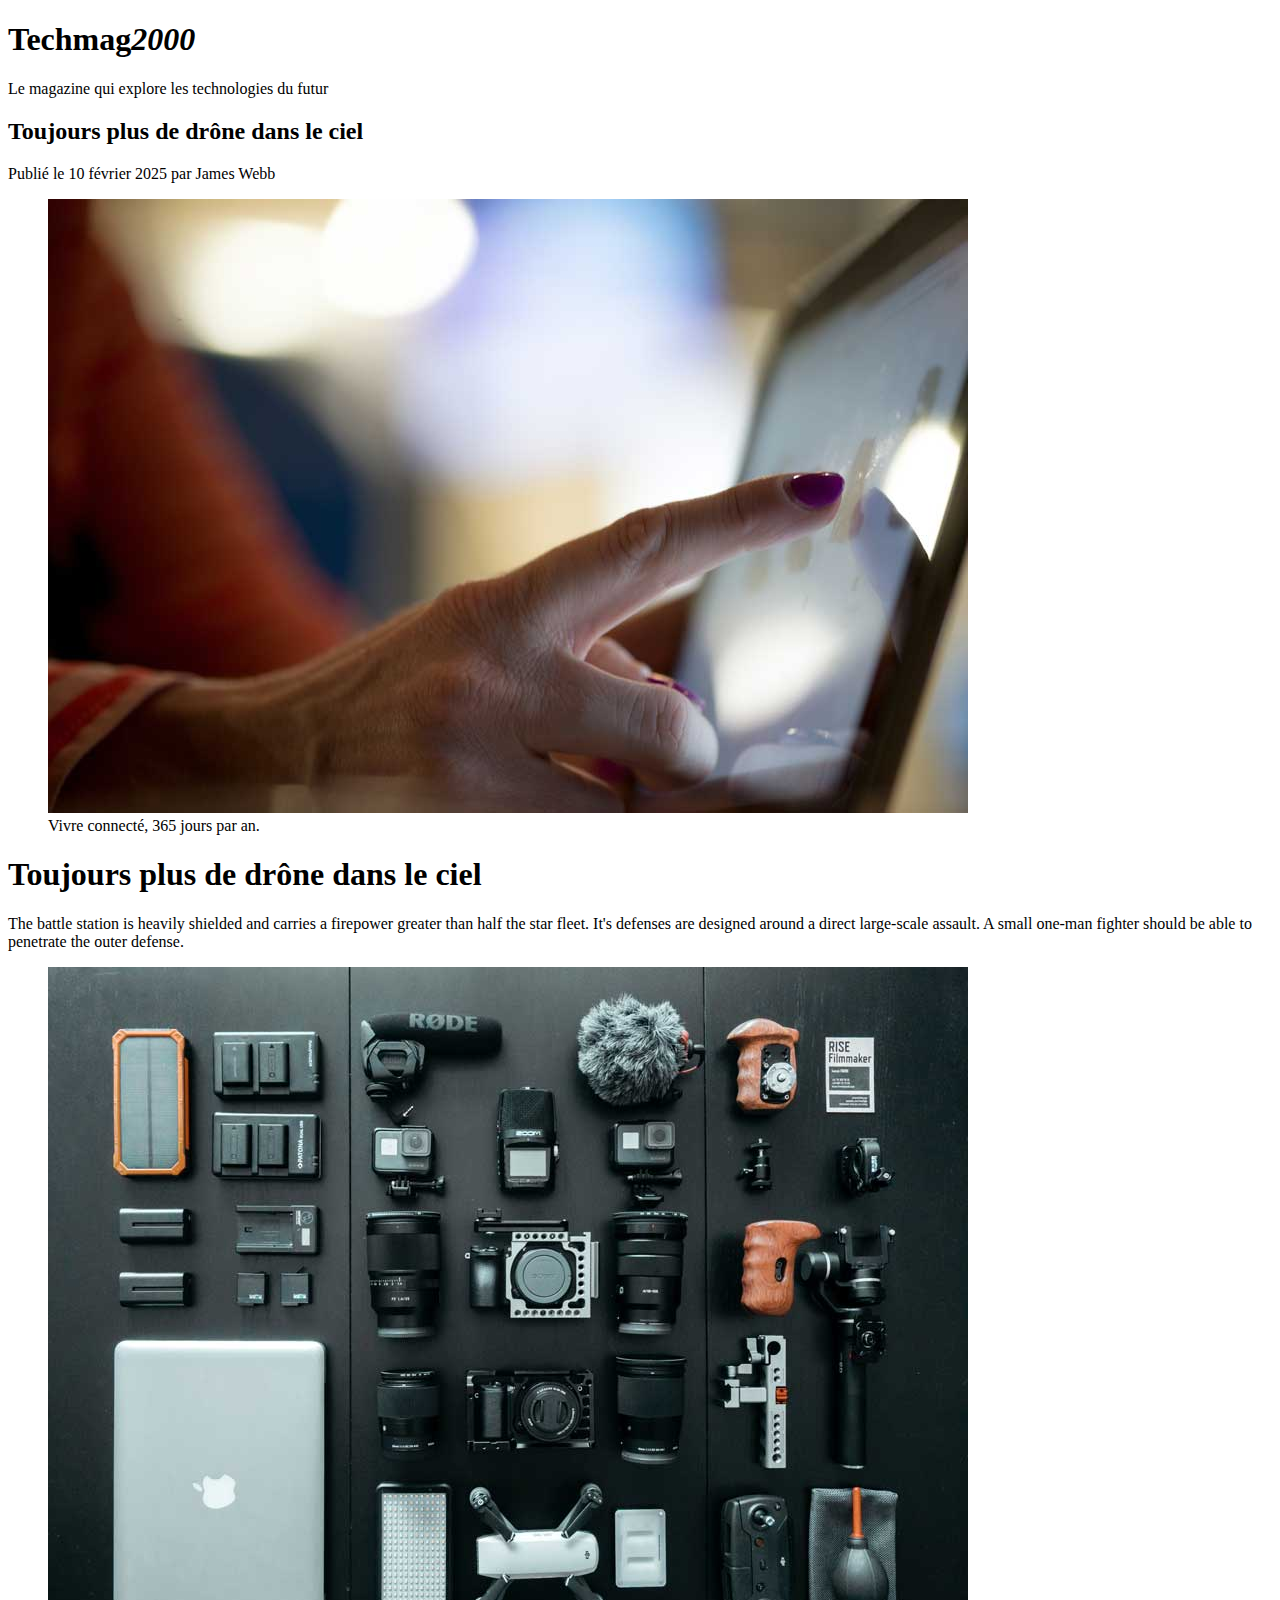
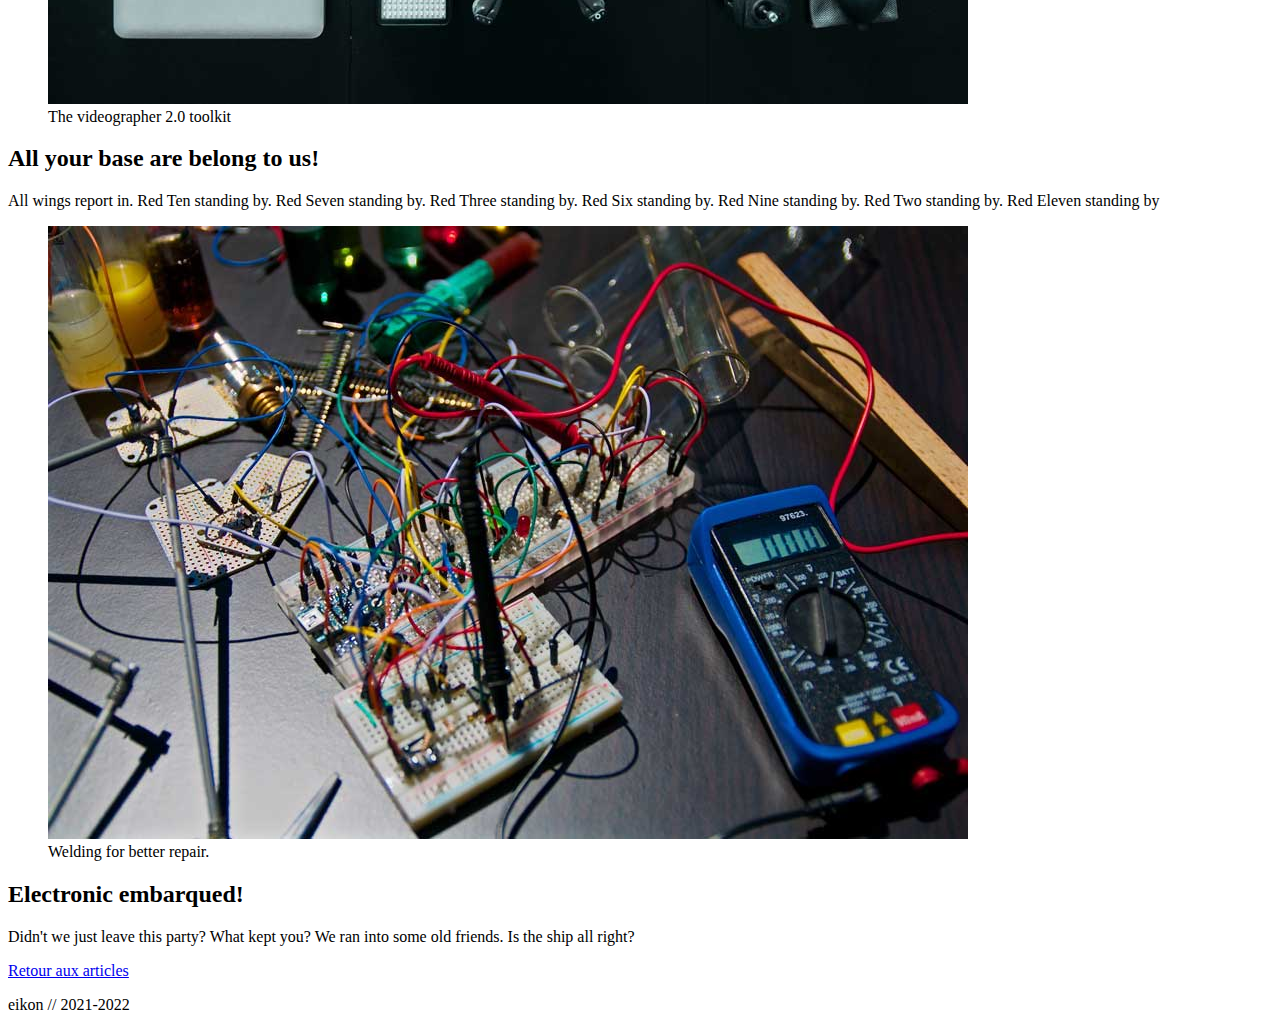
==== article.html @ d6ed3e7a "add main" ====
<!DOCTYPE html>
<html>
  <head>
    <meta charset="UTF-8" />
    <meta name="viewport" content="width=device-width, initial-scale=1.0" />
    <title>Techmag2000</title>
  </head>
  <body>
    <header>
      <h1>Techmag<em>2000</em></h1>
      <p>Le magazine qui explore les technologies du futur</p>
    </header>
    <main>
      <div class="introduction" >
        <h2>Toujours plus de drône dans le ciel</h2>
        <p>
          Publié le 10 février 2025 par James Webb
        </p>
      </div>
      <article>
        <figure>
          <img src="img/img_ipad.jpg" alt="Main qui intéragit avec un ipad.">
          <figcaption>
            Vivre connecté, 365 jours par an.
          </figcaption>
        </figure>
        <h1>Toujours plus de drône dans le ciel</h1>
        <p>
          The battle station is heavily shielded and carries a firepower greater 
          than half the star fleet. It's defenses are designed around a direct 
          large-scale assault. A small one-man fighter should be able to 
          penetrate the outer defense.
        </p>
       <figure>
         <img src="img/img_materiel.jpg" alt="Matériel de vidéo.">
         <figcaption>
           The videographer 2.0 toolkit
         </figcaption>
       </figure>
       <h2>All your base are belong to us!</h2>
       <p>
        All wings report in. Red Ten standing by. Red Seven standing by. 
        Red Three standing by. Red Six standing by. Red Nine standing by. 
        Red Two standing by. Red Eleven standing by
      </p>
        <figure>
        <img src="img/img_cables.jpg" alt="Eléments d'un intérieur d'Ordinateur.">
        <figcaption>
          Welding for better repair.
        </figcaption>
        </figure>
        <h2>Electronic embarqued!</h2>
        <p>
          Didn't we just leave this party? What kept you? We ran into some old 
          friends. Is the ship all right?
        </p>
        <a href="index.html"
          class="button">
          Retour aux articles
        </a>
      </article>
    </main>
    <footer>
      <p>
        eikon // 2021-2022
      </p>
    </footer>
  </body>
</html>
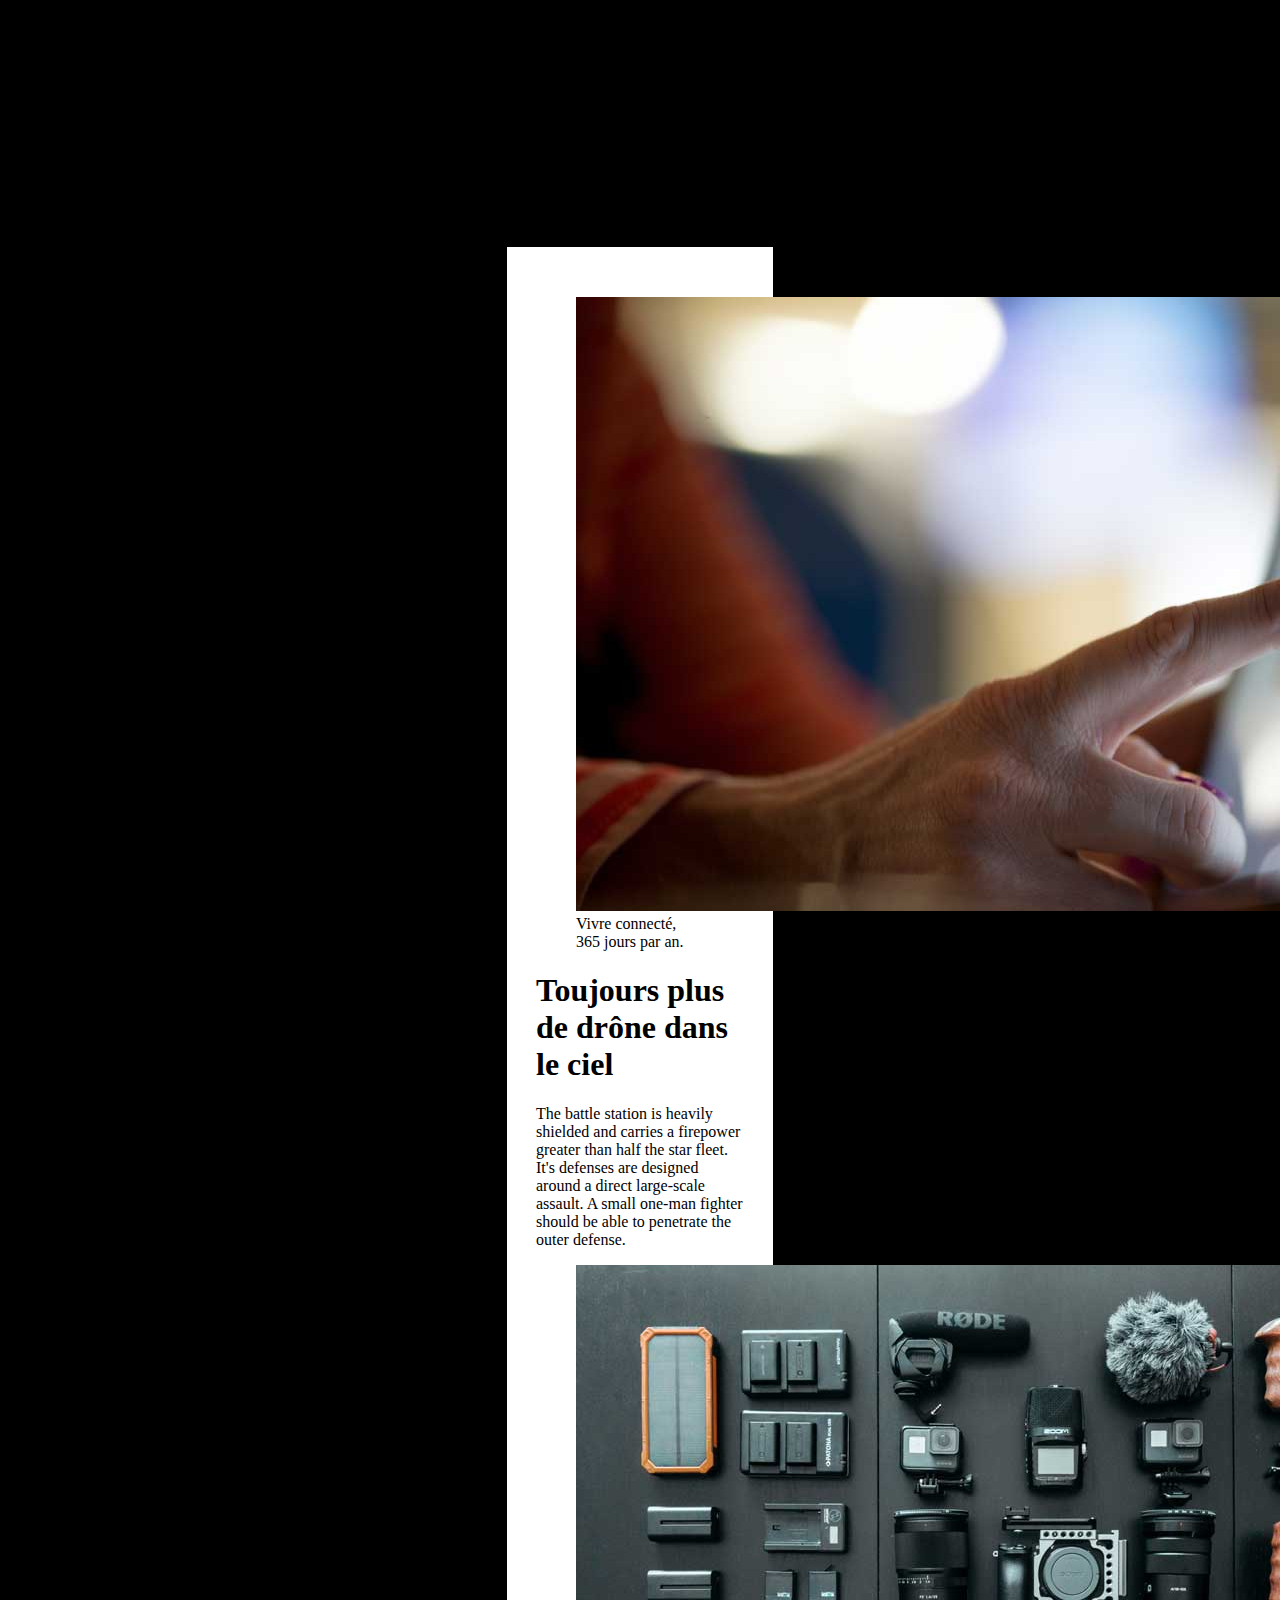
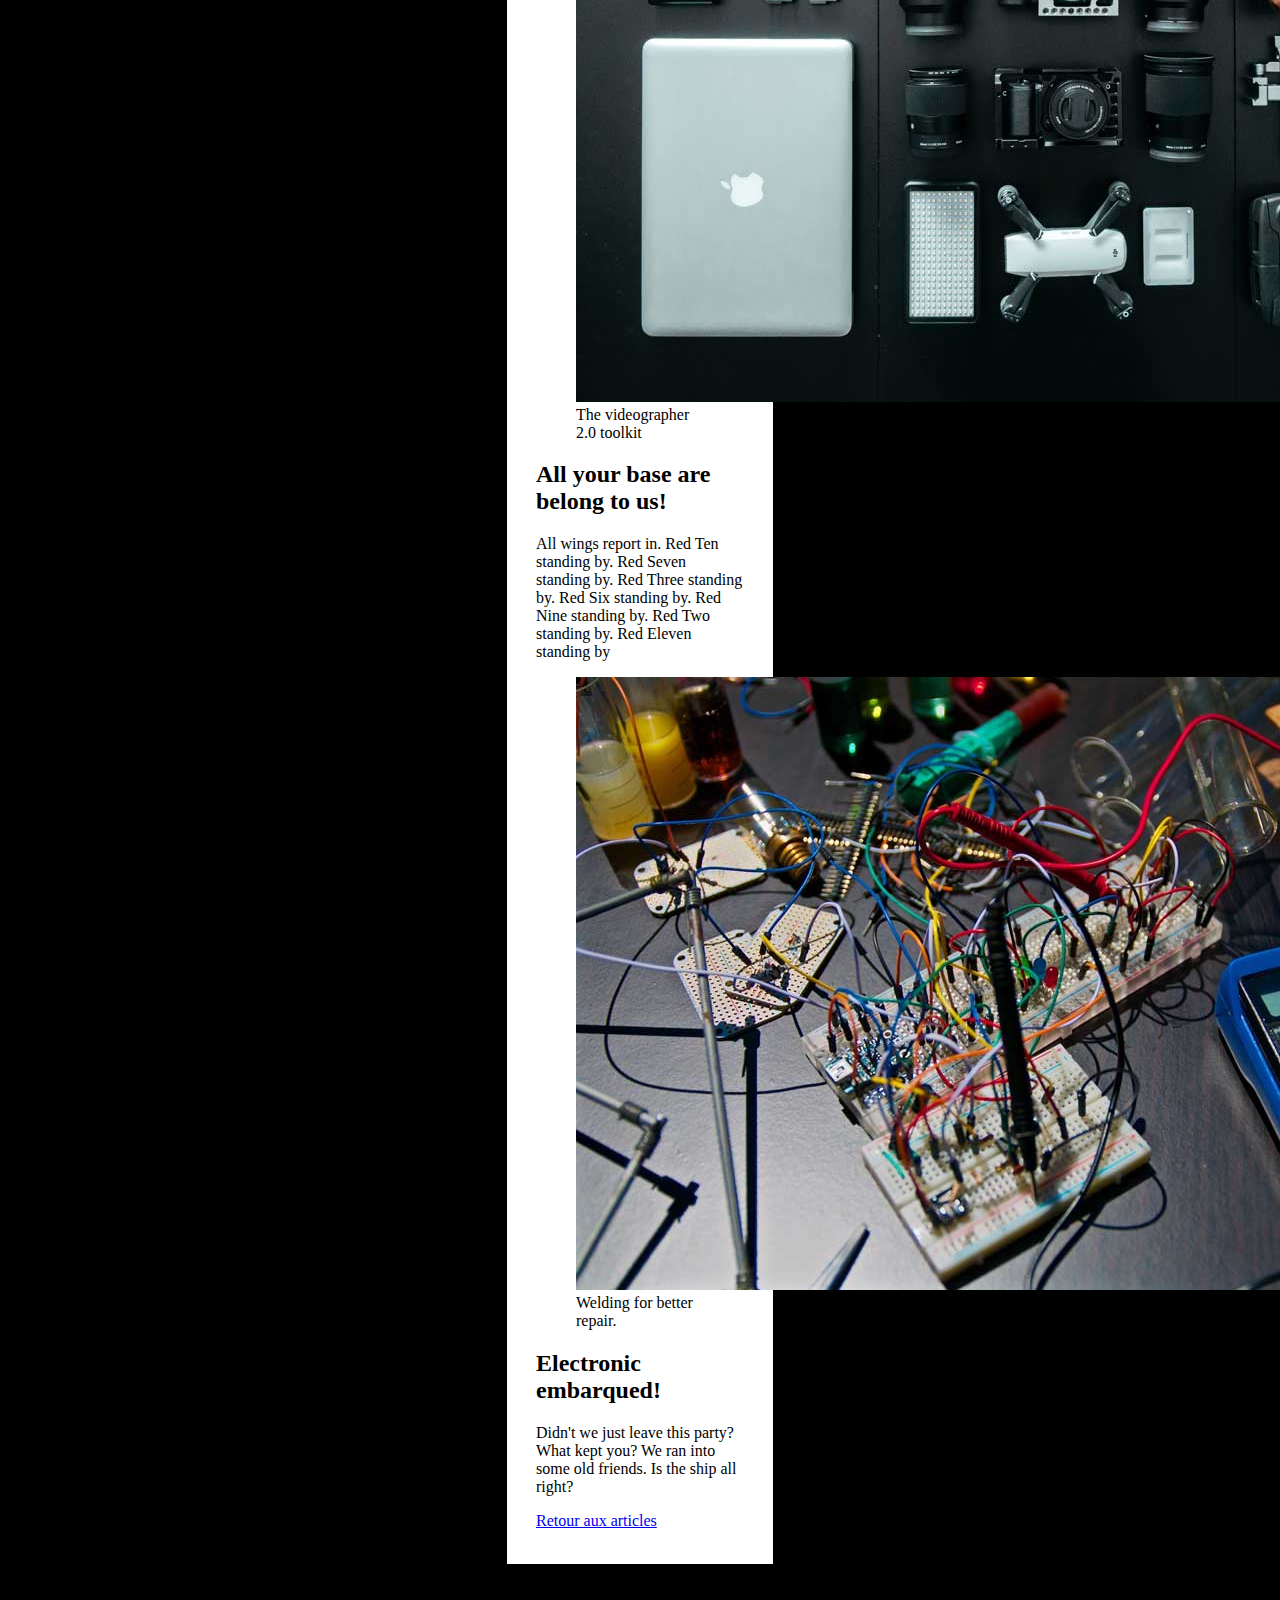
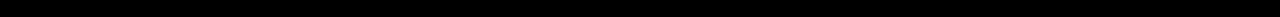
==== commit 60f567ca: "article css" ====
--- a/article.html
+++ b/article.html
@@ -4,6 +4,7 @@
     <meta charset="UTF-8" />
     <meta name="viewport" content="width=device-width, initial-scale=1.0" />
     <title>Techmag2000</title>
+    <link rel="stylesheet" href="css/style.css"/>
   </head>
   <body>
     <header>
@@ -11,7 +12,7 @@
       <p>Le magazine qui explore les technologies du futur</p>
     </header>
     <main>
-      <div class="introduction" >
+      <div>
         <h2>Toujours plus de drône dans le ciel</h2>
         <p>
           Publié le 10 février 2025 par James Webb
--- a/css/style.css
+++ b/css/style.css
@@ -0,0 +1,20 @@
+/*
+  font-family: 'Montserrat', sans-serif; 100it/800
+  font-family: 'Open Sans', sans-serif; 400/400it/700/700it
+*/
+
+html {
+  scroll-behavior: smooth;
+}
+
+body {
+  max-width: 320px;
+  margin: auto;
+  background-color: black;
+}
+
+article {
+  background-color: white;
+  margin: 19px 27px;
+  padding: 34px 29px;
+}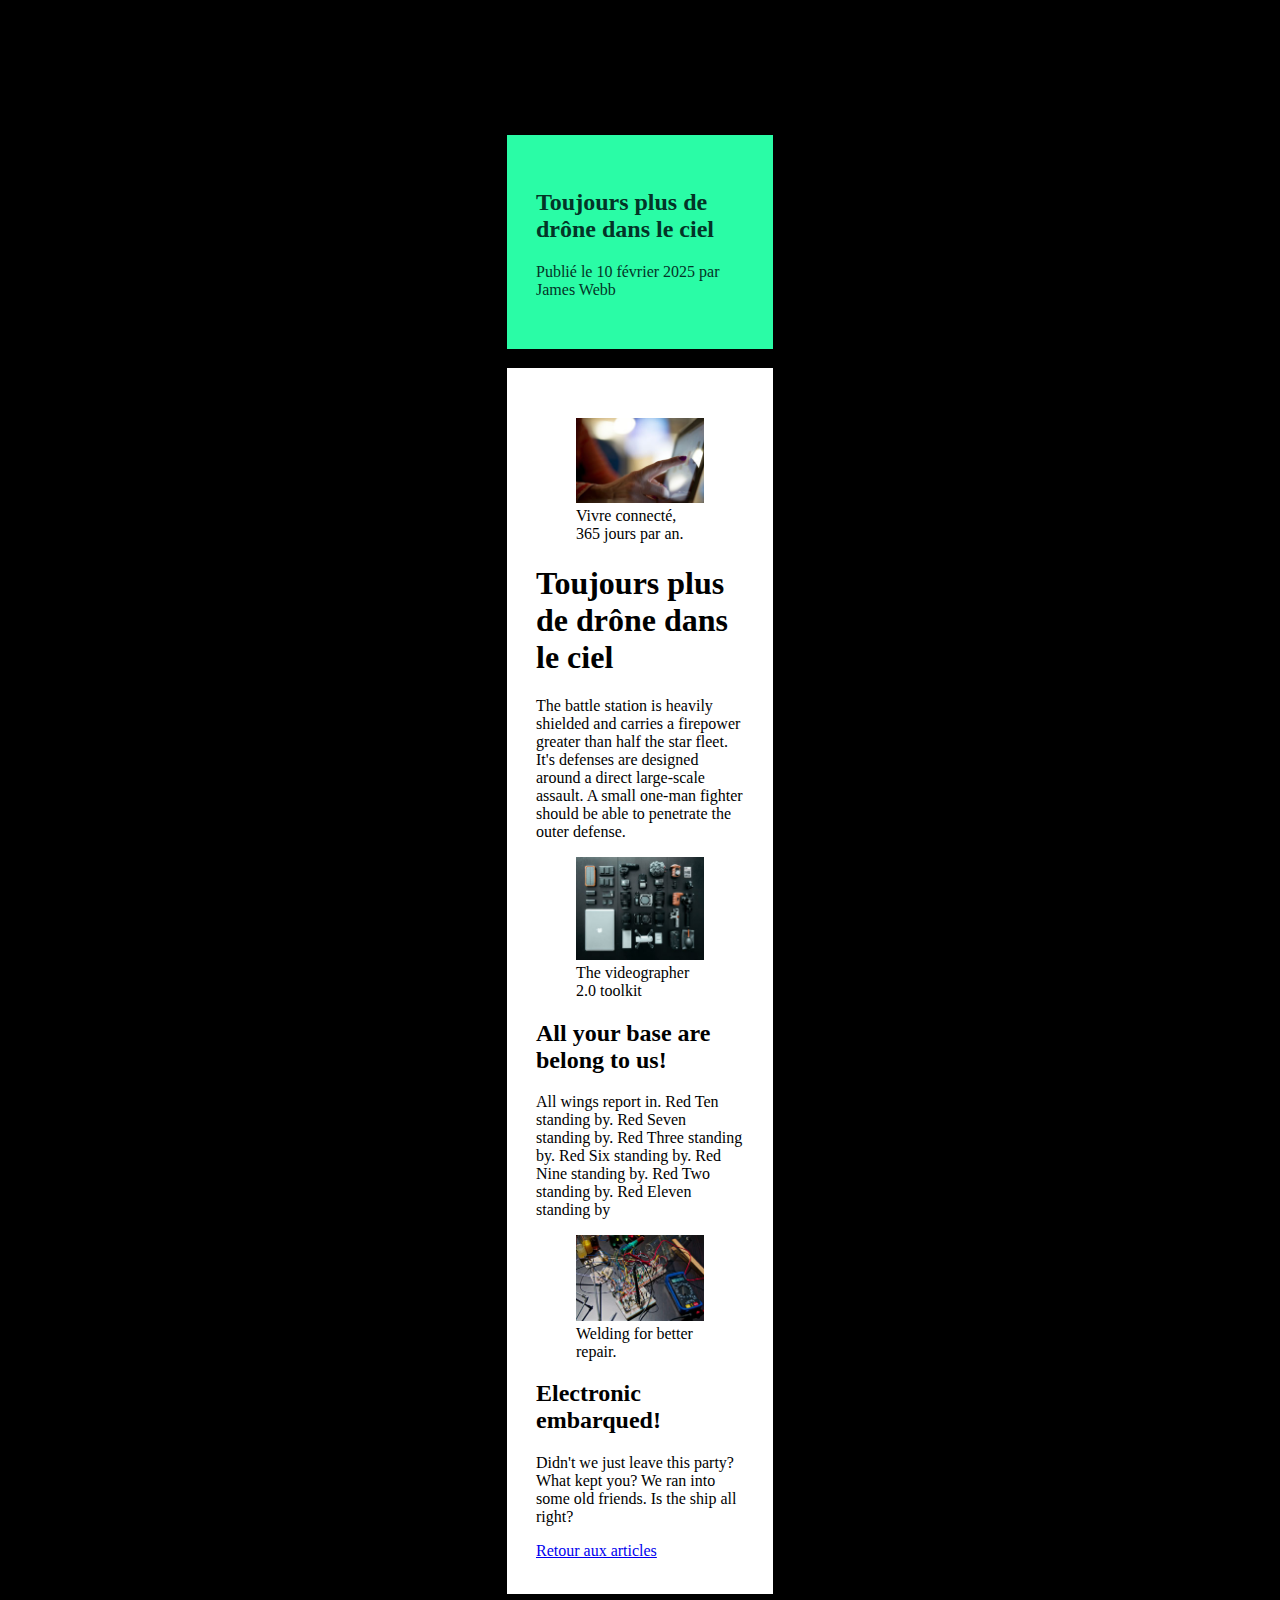
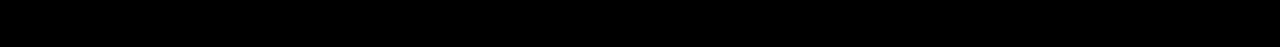
==== commit 1decc06d: "mise a jour class" ====
--- a/article.html
+++ b/article.html
@@ -7,12 +7,12 @@
     <link rel="stylesheet" href="css/style.css"/>
   </head>
   <body>
-    <header>
+    <header class="site-header">
       <h1>Techmag<em>2000</em></h1>
       <p>Le magazine qui explore les technologies du futur</p>
     </header>
     <main>
-      <div>
+      <div class="presentation">
         <h2>Toujours plus de drône dans le ciel</h2>
         <p>
           Publié le 10 février 2025 par James Webb
--- a/css/style.css
+++ b/css/style.css
@@ -17,4 +17,16 @@
   background-color: white;
   margin: 19px 27px;
   padding: 34px 29px;
+}
+
+div {
+  background-color: #2afca6;
+  margin: 19px 27px;
+  padding: 34px 29px;
+  color: #033427;
+}
+
+img {
+  max-width: 100%;
+  height: 100%; 
 }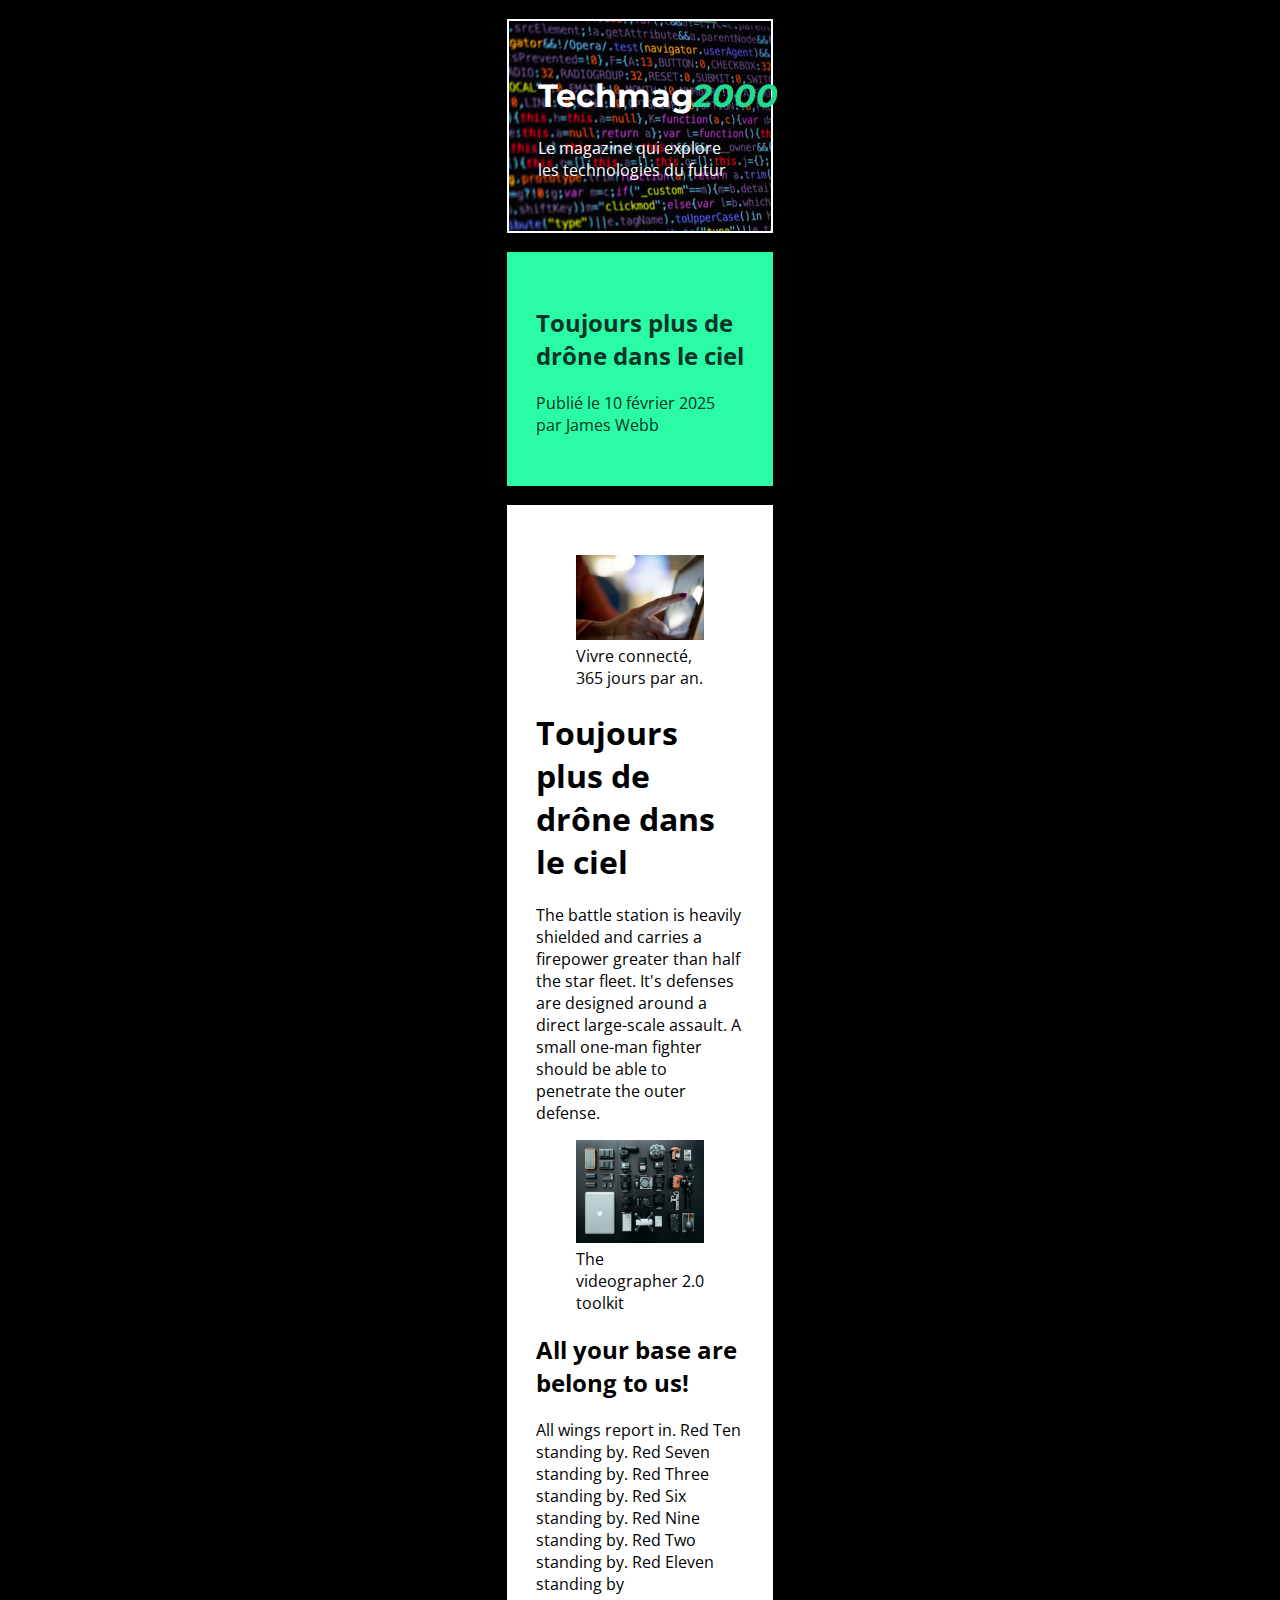
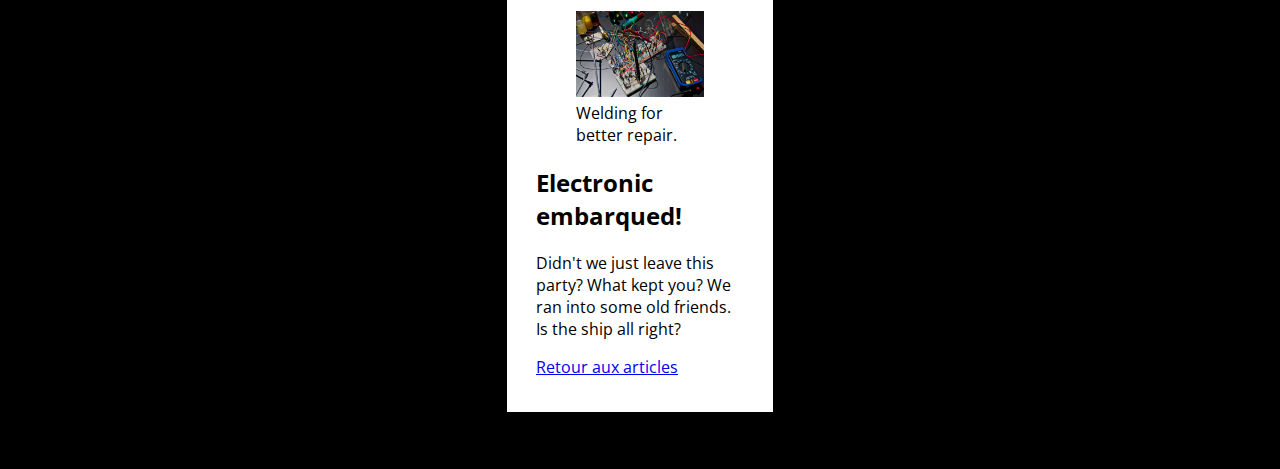
==== commit ea400e18: "add fonts" ====
--- a/article.html
+++ b/article.html
@@ -4,6 +4,12 @@
     <meta charset="UTF-8" />
     <meta name="viewport" content="width=device-width, initial-scale=1.0" />
     <title>Techmag2000</title>
+    <link rel="preconnect" href="https://fonts.googleapis.com">
+    <link rel="preconnect" href="https://fonts.gstatic.com" crossorigin>
+    <link href="https://fonts.googleapis.com/css2?family=Montserrat:ital,wght@0,800;1,100&display=swap" rel="stylesheet">
+    <link rel="preconnect" href="https://fonts.googleapis.com">
+    <link rel="preconnect" href="https://fonts.gstatic.com" crossorigin>
+    <link href="https://fonts.googleapis.com/css2?family=Open+Sans:ital,wght@0,400;0,700;1,400;1,700&display=swap" rel="stylesheet">
     <link rel="stylesheet" href="css/style.css"/>
   </head>
   <body>
--- a/css/style.css
+++ b/css/style.css
@@ -11,6 +11,7 @@
   max-width: 320px;
   margin: auto;
   background-color: black;
+  font-family: 'Open Sans', sans-serif;
 }
 
 article {
@@ -29,4 +30,21 @@
 img {
   max-width: 100%;
   height: 100%; 
+}
+
+.site-header {
+  border: 2px solid white;
+  margin: 19px 27px;
+  padding: 34px 29px;
+  background-image: url("../img/img_header.jpg");
+  color: white; 
+  text-align: left;
+}
+
+.site-header h1 {
+  font-family: 'Montserrat', sans-serif;
+}
+
+em {
+  color: #21db90;
 }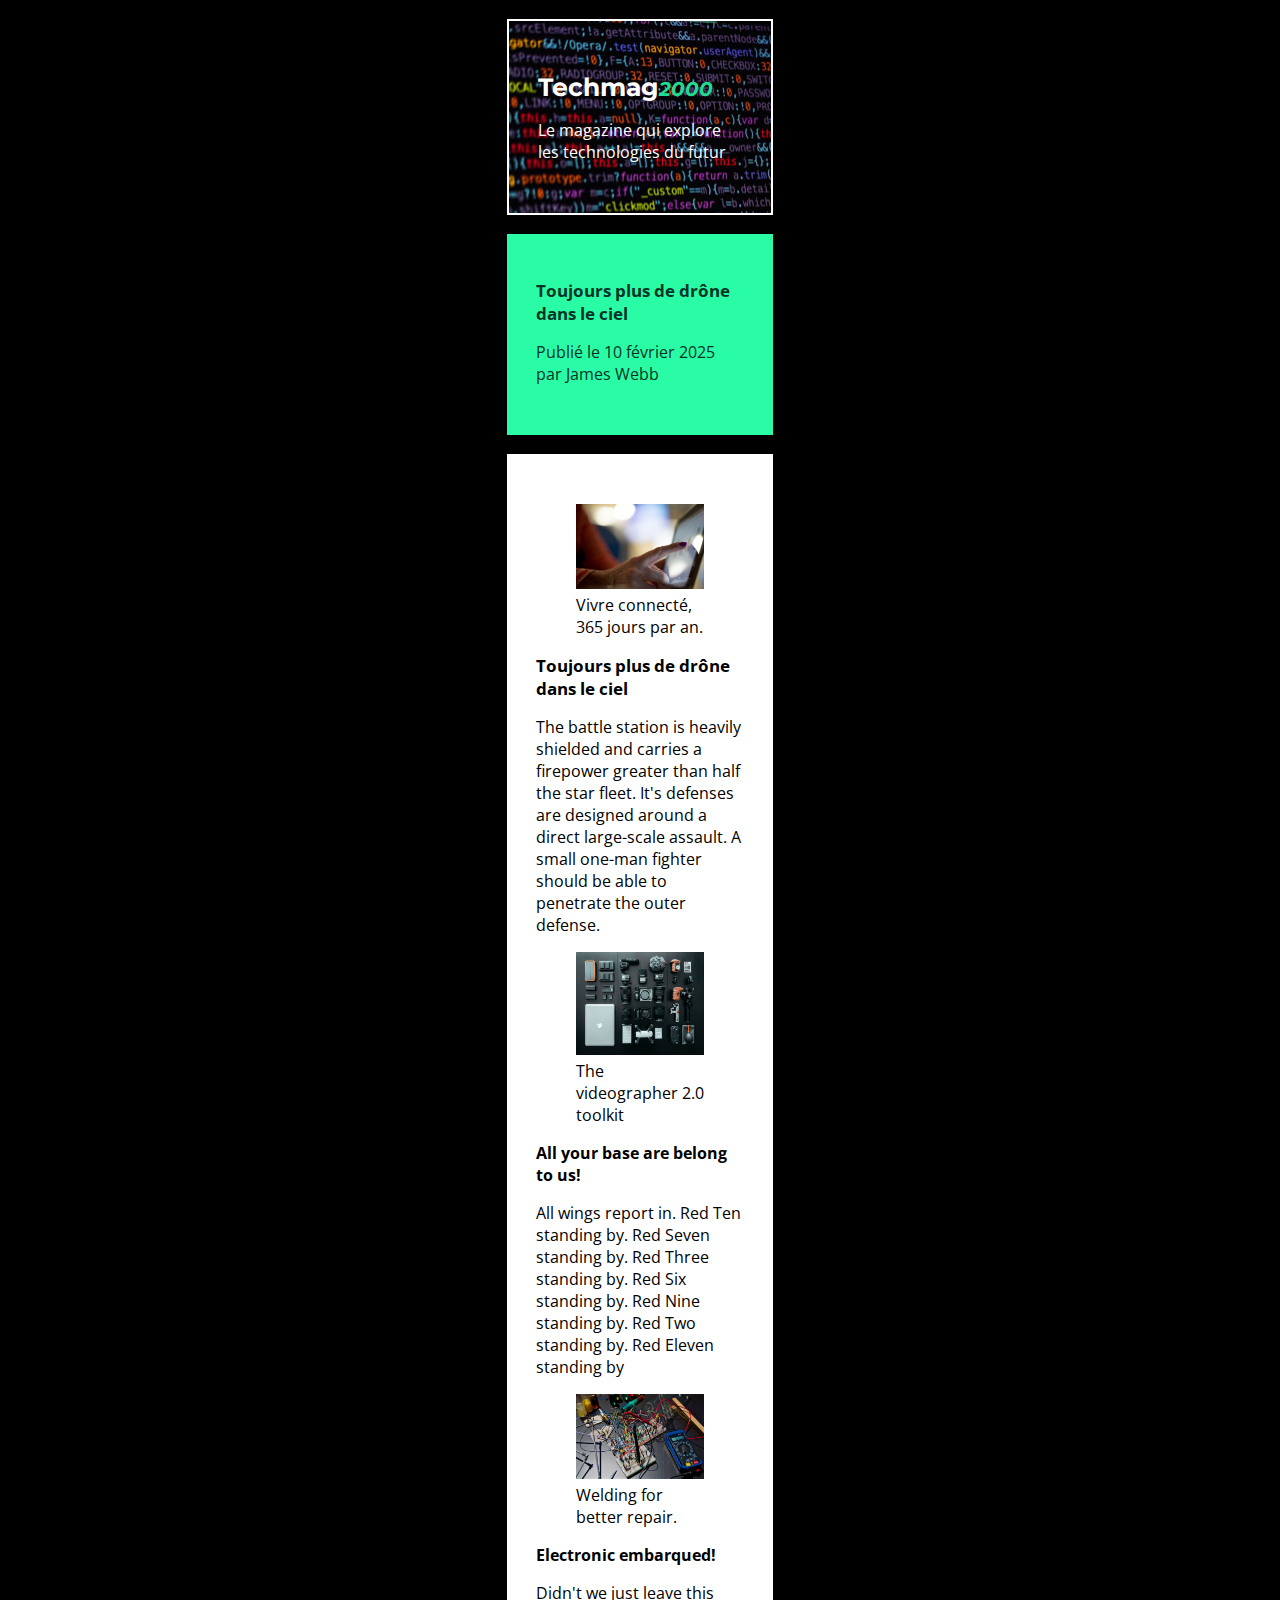
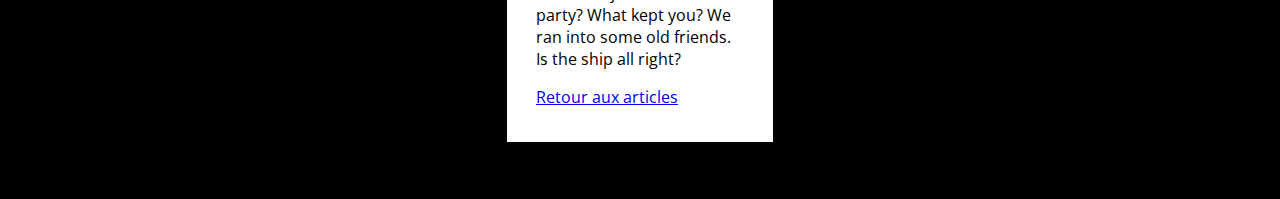
==== commit 6c8c1b1f: "add font-size" ====
--- a/article.html
+++ b/article.html
@@ -19,7 +19,7 @@
     </header>
     <main>
       <div class="presentation">
-        <h2>Toujours plus de drône dans le ciel</h2>
+        <h1>Toujours plus de drône dans le ciel</h1>
         <p>
           Publié le 10 février 2025 par James Webb
         </p>
--- a/css/style.css
+++ b/css/style.css
@@ -12,24 +12,7 @@
   margin: auto;
   background-color: black;
   font-family: 'Open Sans', sans-serif;
-}
-
-article {
-  background-color: white;
-  margin: 19px 27px;
-  padding: 34px 29px;
-}
-
-div {
-  background-color: #2afca6;
-  margin: 19px 27px;
-  padding: 34px 29px;
-  color: #033427;
-}
-
-img {
-  max-width: 100%;
-  height: 100%; 
+  font-size: 16px;
 }
 
 .site-header {
@@ -43,8 +26,36 @@
 
 .site-header h1 {
   font-family: 'Montserrat', sans-serif;
+  font-size: 25px;
 }
 
 em {
   color: #21db90;
+  font-size: 20px;
+}
+
+div {
+  background-color: #2afca6;
+  margin: 19px 27px;
+  padding: 34px 29px;
+  color: #033427;
+}
+
+article {
+  background-color: white;
+  margin: 19px 27px;
+  padding: 34px 29px;
+}
+
+img {
+  max-width: 100%;
+  height: 100%; 
+}
+
+h1 {
+  font-size: 17px;
+}
+
+h2 {
+  font-size: 16px;
 }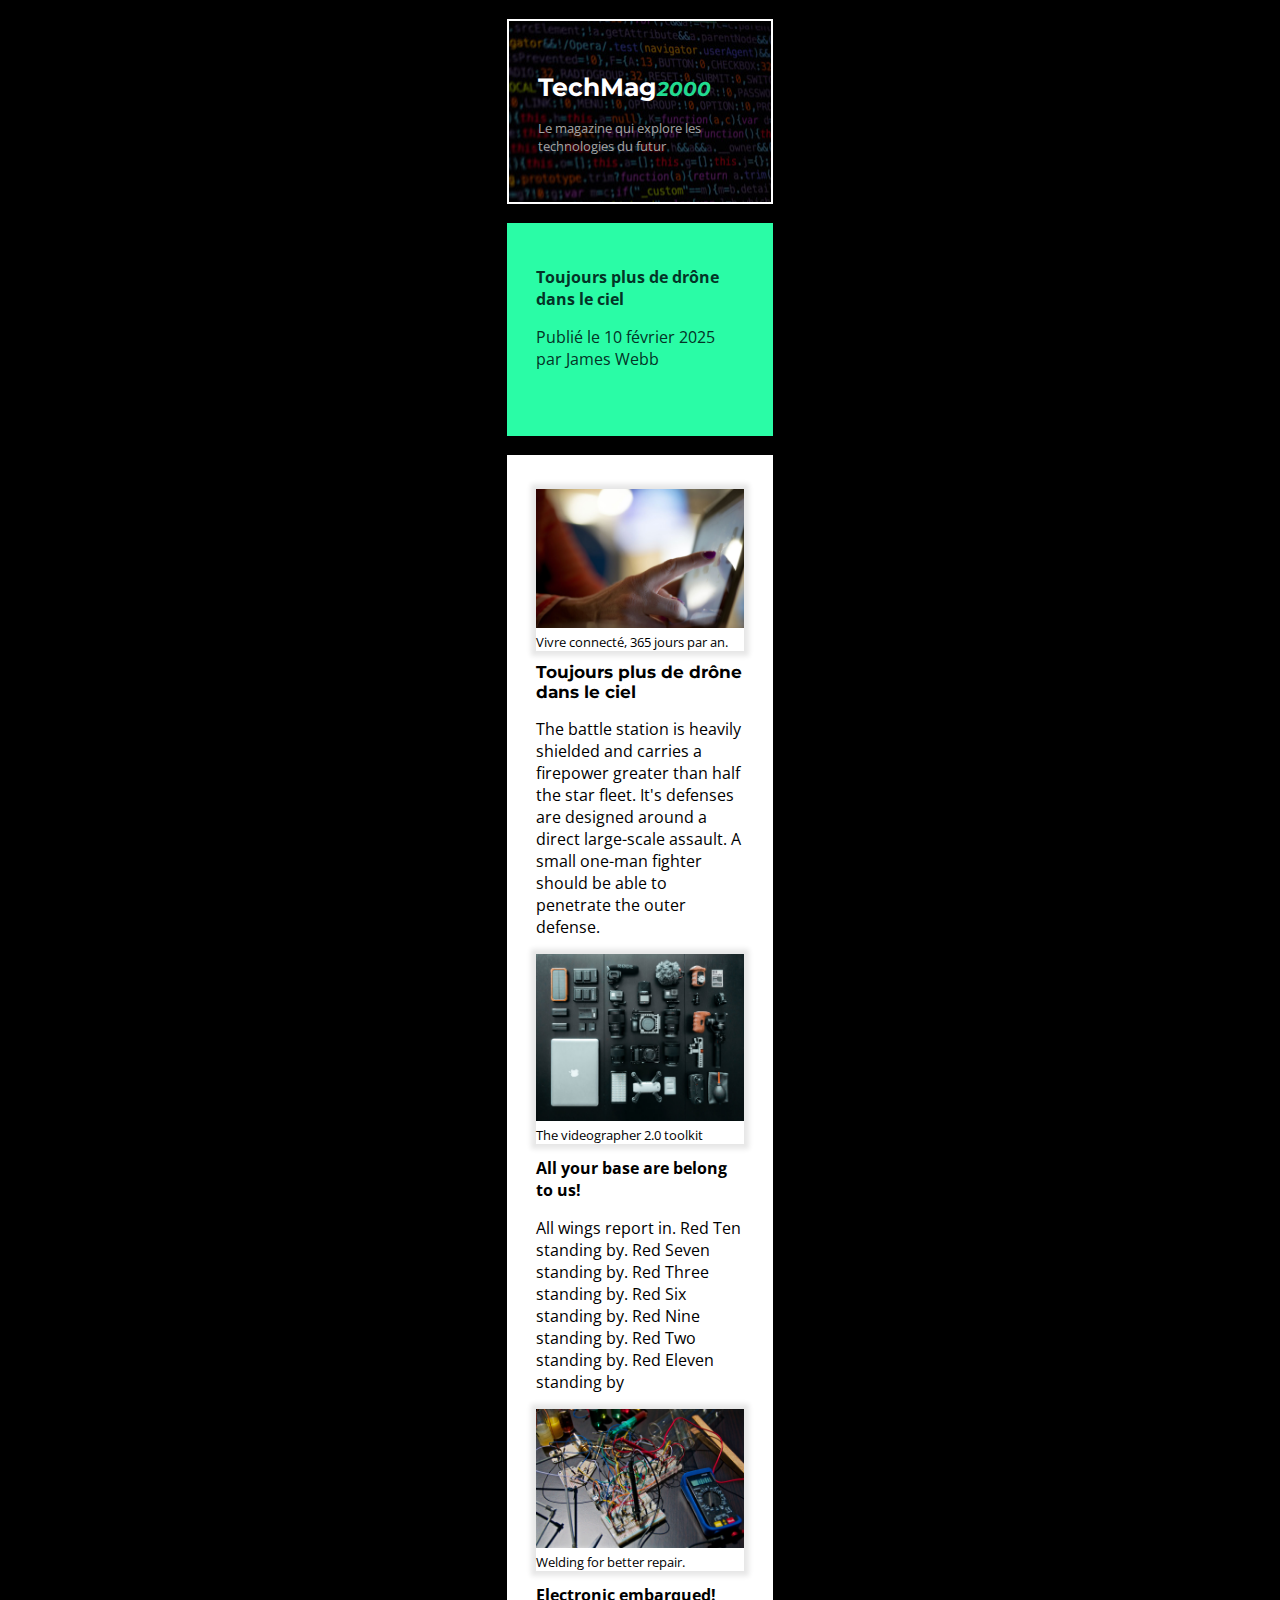
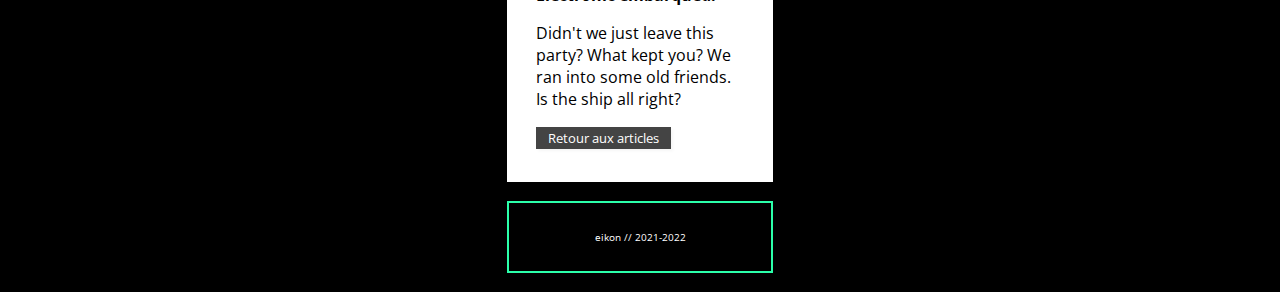
==== commit 83bf02c7: "mise a jour h1 et h2 html et css" ====
--- a/article.html
+++ b/article.html
@@ -14,12 +14,12 @@
   </head>
   <body>
     <header class="site-header">
-      <h1>Techmag<em>2000</em></h1>
+      <h1>TechMag<em>2000</em></h1>
       <p>Le magazine qui explore les technologies du futur</p>
     </header>
     <main>
       <div class="presentation">
-        <h1>Toujours plus de drône dans le ciel</h1>
+        <h2>Toujours plus de drône dans le ciel</h2>
         <p>
           Publié le 10 février 2025 par James Webb
         </p>
--- a/css/style.css
+++ b/css/style.css
@@ -22,6 +22,7 @@
   background-image: url("../img/img_header.jpg");
   color: white; 
   text-align: left;
+  box-shadow: inset 0 0 0 100px #00000099;
 }
 
 .site-header h1 {
@@ -37,7 +38,7 @@
 div {
   background-color: #2afca6;
   margin: 19px 27px;
-  padding: 34px 29px;
+  padding: 30px 29px 50px 29px;
   color: #033427;
 }
 
@@ -47,13 +48,57 @@
   padding: 34px 29px;
 }
 
+.button {
+  background-color: #444444;
+  color: white;
+  padding: 2px 12px; 
+  font-size: 13px; 
+  text-decoration: none;
+  box-shadow: inset 2px 2px #393939; 
+  box-shadow: 2px 2px 3px #f6f6f6;
+  text-shadow: 1px #393939;
+}
+
+.author {
+  color: #18fca8;
+}
+
+.date {
+  color: #343434;
+}
+
+header p {
+  color: #a5a5a5;
+  font-size: 13px; 
+}
+
+footer {
+  border: 2px solid #2bffaa; 
+  color: white;
+  margin: 19px 27px;
+  padding: 17px 29px;
+  text-align: center;
+  font-size: 10px; 
+}
+
 img {
   max-width: 100%;
   height: 100%; 
 }
 
+figure {
+  margin: 0;
+  box-shadow: 0 0 5px 5px #e7e7e7;
+}
+
+figcaption {
+  font-size: 13px;
+}
+
 h1 {
   font-size: 17px;
+  font-family: 'Montserrat', sans-serif;
+  font-style: 100px;
 }
 
 h2 {
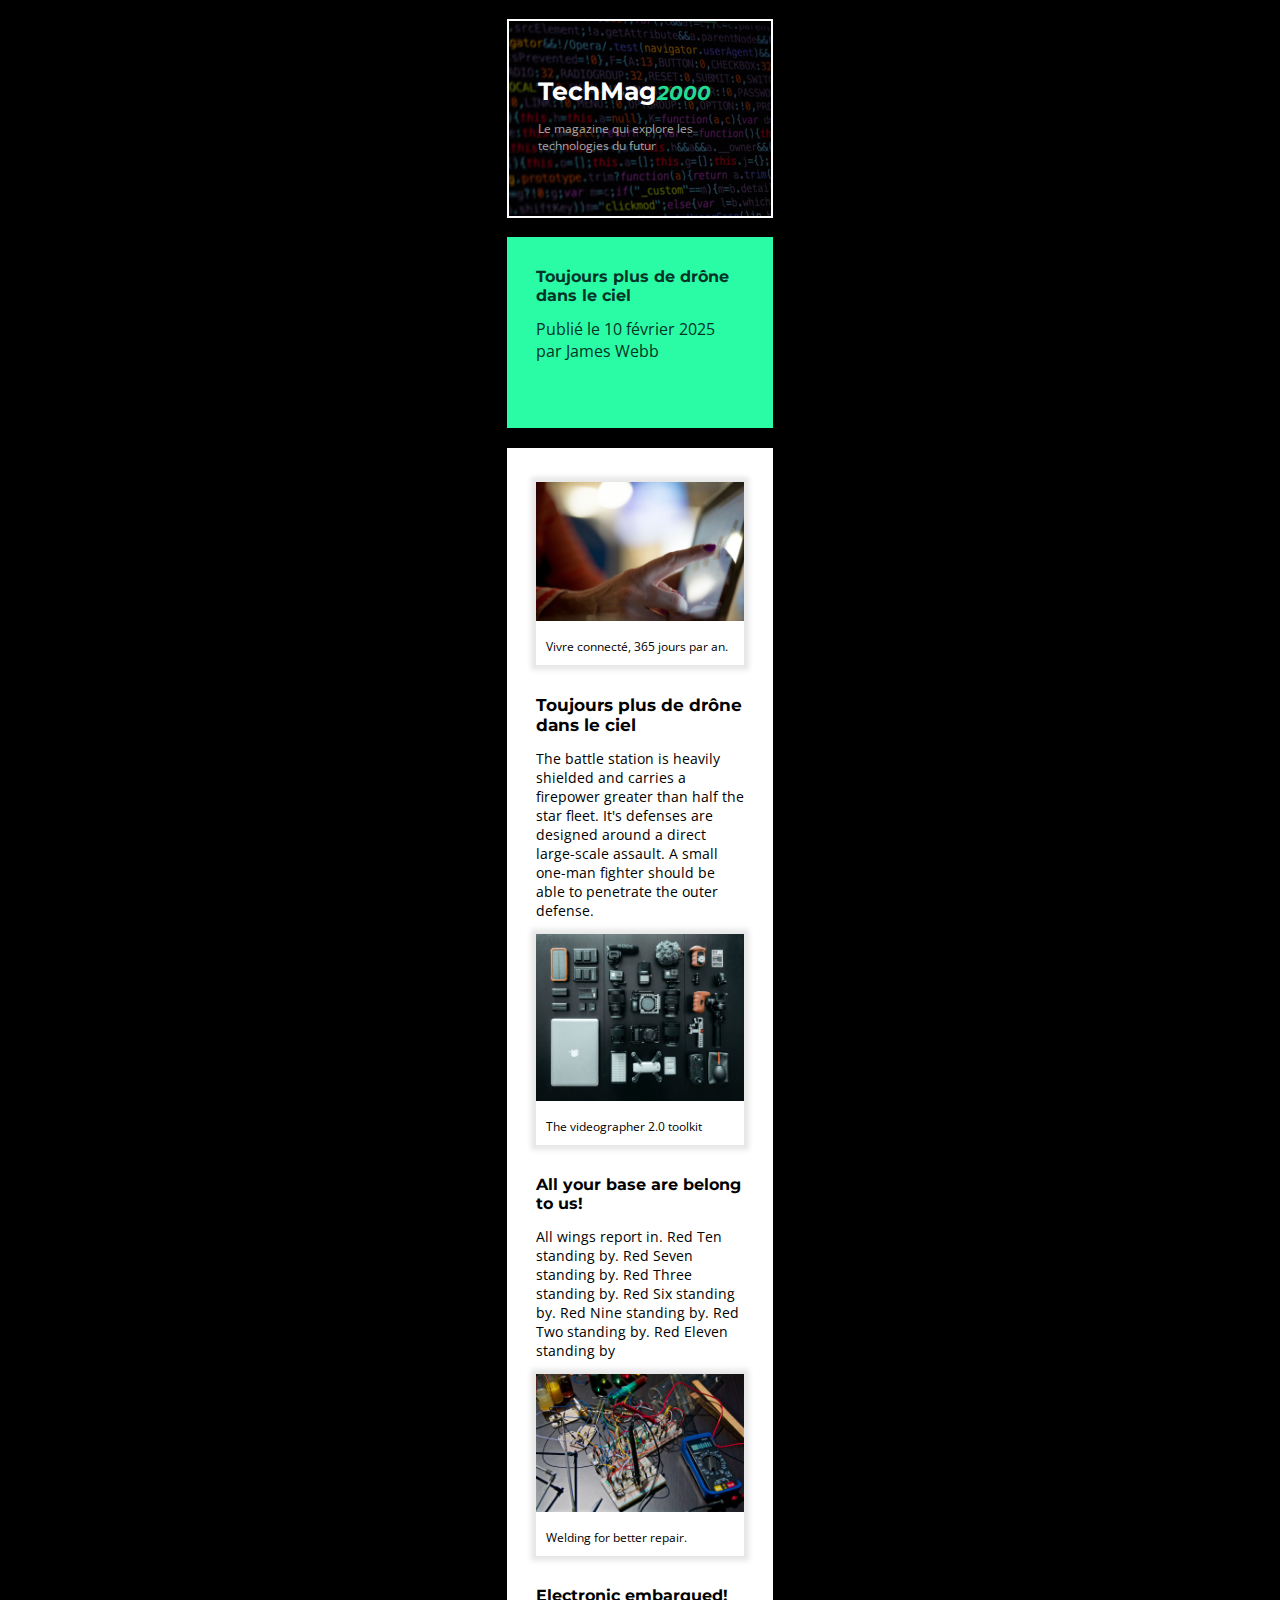
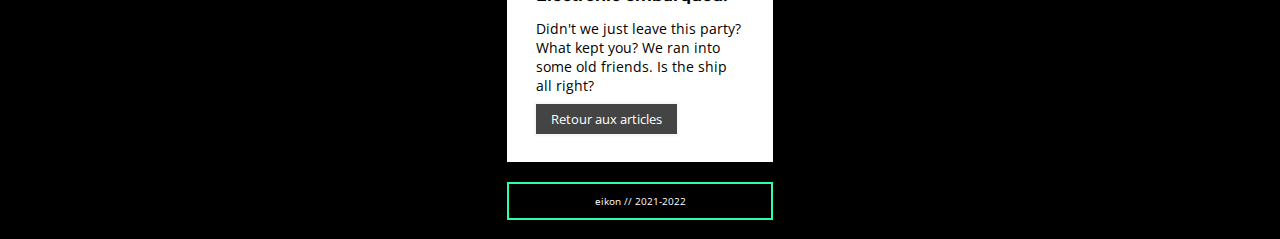
==== commit a9f5d3da: "mise a jour margin padding" ====
--- a/article.html
+++ b/article.html
@@ -3,7 +3,7 @@
   <head>
     <meta charset="UTF-8" />
     <meta name="viewport" content="width=device-width, initial-scale=1.0" />
-    <title>Techmag2000</title>
+    <title>Techmag2000 // article</title>
     <link rel="preconnect" href="https://fonts.googleapis.com">
     <link rel="preconnect" href="https://fonts.gstatic.com" crossorigin>
     <link href="https://fonts.googleapis.com/css2?family=Montserrat:ital,wght@0,800;1,100&display=swap" rel="stylesheet">
--- a/css/style.css
+++ b/css/style.css
@@ -5,28 +5,26 @@
 
 html {
   scroll-behavior: smooth;
+  background-color: black;
 }
 
 body {
   max-width: 320px;
   margin: auto;
-  background-color: black;
   font-family: 'Open Sans', sans-serif;
-  font-size: 16px;
+  font-size: 14px;
 }
 
 .site-header {
   border: 2px solid white;
   margin: 19px 27px;
-  padding: 34px 29px;
+  padding: 55px 29px 50px 29px;
   background-image: url("../img/img_header.jpg");
   color: white; 
-  text-align: left;
   box-shadow: inset 0 0 0 100px #00000099;
 }
 
 .site-header h1 {
-  font-family: 'Montserrat', sans-serif;
   font-size: 25px;
 }
 
@@ -35,28 +33,58 @@
   font-size: 20px;
 }
 
+main {
+  margin: 19px 27px;
+}
+
 div {
   background-color: #2afca6;
-  margin: 19px 27px;
   padding: 30px 29px 50px 29px;
   color: #033427;
+  margin-bottom: 20px;
+  font-size: 16px;
+}
+
+div h2 {
+  margin: 0 0 13px 0;
+}
+
+div p{
+margin: 0 0 16px 0;
 }
 
 article {
   background-color: white;
+  padding: 34px 29px;
+  margin-bottom: 20px;
+}
+
+header h1 {
+  margin: 0 0 14px 0;
+}
+
+header p {
+  color: #a5a5a5;
+  font-size: 12px; 
+}
+
+footer {
+  border: 2px solid #2bffaa; 
+  color: white;
   margin: 19px 27px;
-  padding: 34px 29px;
+  text-align: center;
+  font-size: 10px; 
 }
 
 .button {
   background-color: #444444;
   color: white;
-  padding: 2px 12px; 
+  padding: 6px 15px; 
   font-size: 13px; 
   text-decoration: none;
-  box-shadow: inset 2px 2px #393939; 
-  box-shadow: 2px 2px 3px #f6f6f6;
-  text-shadow: 1px #393939;
+  box-shadow: inset 0 0 2px 2px #393939; 
+  box-shadow: 0 0 2px 2px #f6f6f6;
+  text-shadow: 0 0 2px 2px #393939;
 }
 
 .author {
@@ -65,20 +93,6 @@
 
 .date {
   color: #343434;
-}
-
-header p {
-  color: #a5a5a5;
-  font-size: 13px; 
-}
-
-footer {
-  border: 2px solid #2bffaa; 
-  color: white;
-  margin: 19px 27px;
-  padding: 17px 29px;
-  text-align: center;
-  font-size: 10px; 
 }
 
 img {
@@ -92,15 +106,18 @@
 }
 
 figcaption {
-  font-size: 13px;
+  font-size: 12px;
+  padding: 10px;
+  padding-top: 13px;
+  margin-bottom: 30px;
 }
 
 h1 {
   font-size: 17px;
   font-family: 'Montserrat', sans-serif;
-  font-style: 100px;
 }
 
 h2 {
   font-size: 16px;
+  font-family: 'Montserrat', sans-serif;
 }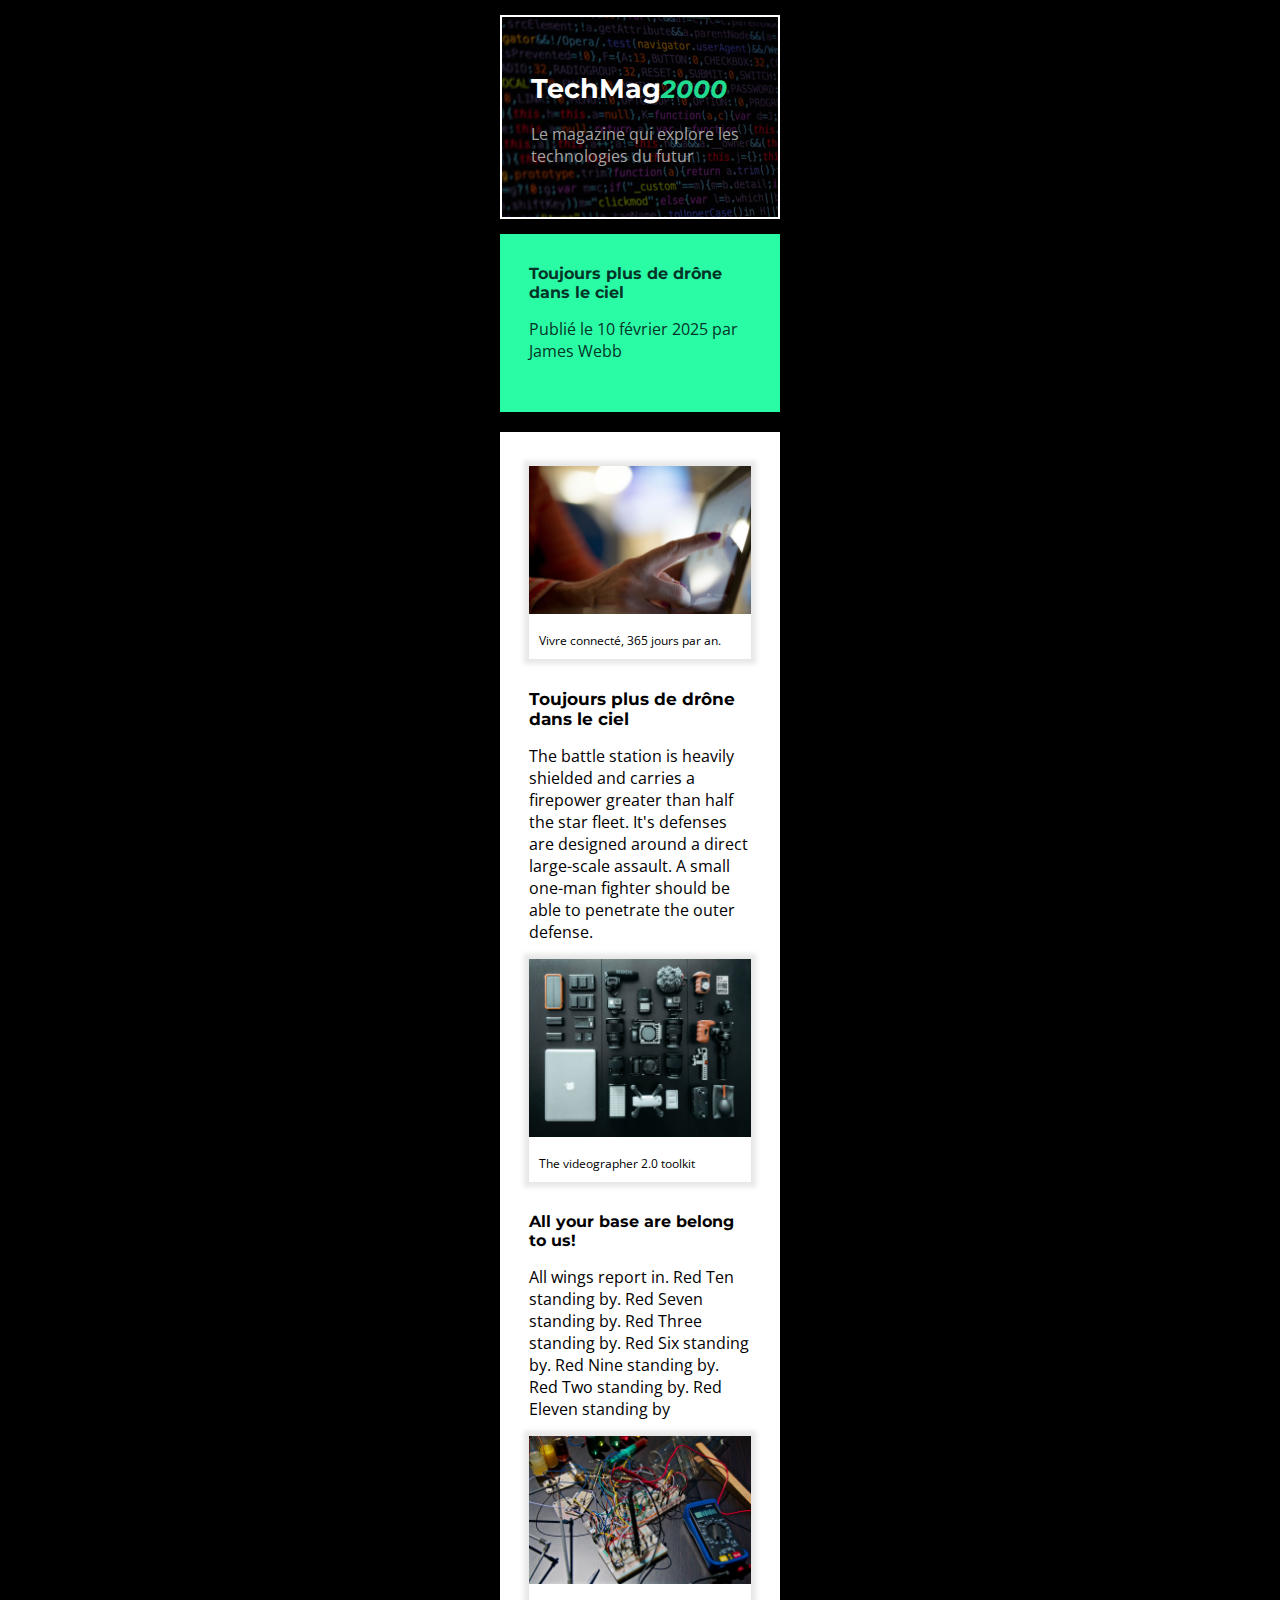
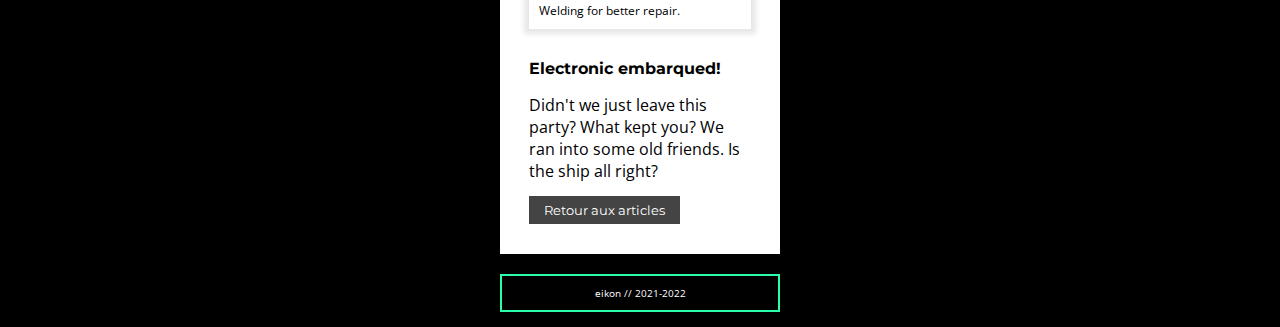
==== commit 7e480132: "correction code integration google font" ====
--- a/article.html
+++ b/article.html
@@ -6,10 +6,7 @@
     <title>Techmag2000 // article</title>
     <link rel="preconnect" href="https://fonts.googleapis.com">
     <link rel="preconnect" href="https://fonts.gstatic.com" crossorigin>
-    <link href="https://fonts.googleapis.com/css2?family=Montserrat:ital,wght@0,800;1,100&display=swap" rel="stylesheet">
-    <link rel="preconnect" href="https://fonts.googleapis.com">
-    <link rel="preconnect" href="https://fonts.gstatic.com" crossorigin>
-    <link href="https://fonts.googleapis.com/css2?family=Open+Sans:ital,wght@0,400;0,700;1,400;1,700&display=swap" rel="stylesheet">
+    <link href="https://fonts.googleapis.com/css2?family=Montserrat:ital,wght@0,800;1,100&family=Open+Sans:ital,wght@0,400;0,700;1,400;1,700&display=swap" rel="stylesheet">
     <link rel="stylesheet" href="css/style.css"/>
   </head>
   <body>
--- a/css/style.css
+++ b/css/style.css
@@ -12,45 +12,51 @@
   max-width: 320px;
   margin: auto;
   font-family: 'Open Sans', sans-serif;
-  font-size: 14px;
+  font-size: 16px;
 }
 
 .site-header {
   border: 2px solid white;
-  margin: 19px 27px;
-  padding: 55px 29px 50px 29px;
+  margin: 15px 20px;
+  padding: 55px 29px 50px;
   background-image: url("../img/img_header.jpg");
   color: white; 
   box-shadow: inset 0 0 0 100px #00000099;
 }
 
 .site-header h1 {
-  font-size: 25px;
+  font-size: 27px;
+}
+
+.site-header p {
+  margin-bottom: 0; 
+  font-size: 16px;
 }
 
 em {
   color: #21db90;
-  font-size: 20px;
+  font-size: 25px;
+  font-family: 'Montserrat', sans-serif;
 }
 
 main {
-  margin: 19px 27px;
+  margin: 15px 20px;
 }
 
 div {
   background-color: #2afca6;
-  padding: 30px 29px 50px 29px;
+  padding: 30px 29px 50px;
   color: #033427;
   margin-bottom: 20px;
   font-size: 16px;
 }
 
 div h2 {
-  margin: 0 0 13px 0;
+  margin-top: 0;
 }
 
 div p{
-margin: 0 0 16px 0;
+  margin-bottom: 0;
 }
 
 article {
@@ -60,7 +66,7 @@
 }
 
 header h1 {
-  margin: 0 0 14px 0;
+  margin-top: 0;
 }
 
 header p {
@@ -71,7 +77,7 @@
 footer {
   border: 2px solid #2bffaa; 
   color: white;
-  margin: 19px 27px;
+  margin: 15px 20px;
   text-align: center;
   font-size: 10px; 
 }
@@ -81,10 +87,8 @@
   color: white;
   padding: 6px 15px; 
   font-size: 13px; 
+  font-family: 'Montserrat', sans-serif;
   text-decoration: none;
-  box-shadow: inset 0 0 2px 2px #393939; 
-  box-shadow: 0 0 2px 2px #f6f6f6;
-  text-shadow: 0 0 2px 2px #393939;
 }
 
 .author {
